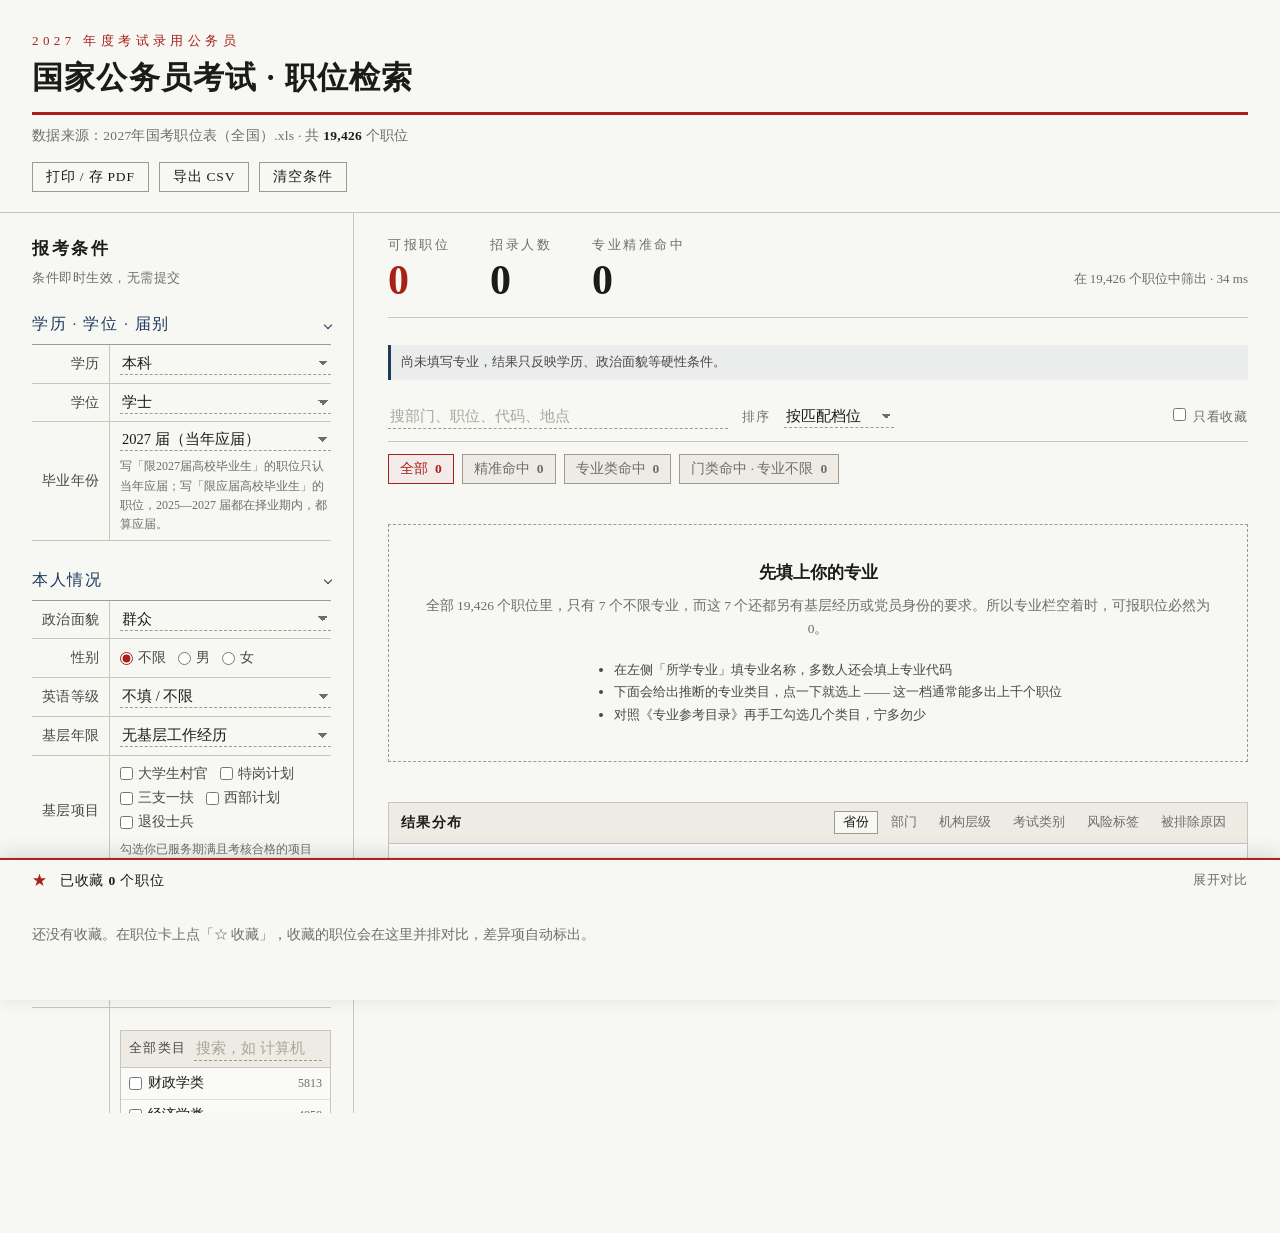
==== index.html @ 034514a1 "初始化：国考职位筛选工具 把 2027 年国考职位表（全国 19,426 个职位）做成一个离线静态页：填一遍报考条件， 职位表实时缩到能报的那一批，并逐个职位给出匹配依据——命中的专业原文会高亮出来" ====
<!DOCTYPE html>
<html lang="zh-CN">
<head>
<meta charset="utf-8">
<meta name="viewport" content="width=device-width, initial-scale=1">
<title>国考选岗器 · 2027年度职位检索</title>
<meta name="description" content="按自己的报考条件筛选 2027 年国考职位，逐条给出匹配依据。全程离线运行。">
<link rel="stylesheet" href="styles.css">
</head>
<body>

<!-- 载入遮罩：先在 HTML 里，数据脚本后注入，保证用户先看到它而不是白屏 -->
<div class="loading" id="loading" role="status" aria-live="polite">
  <p class="loading__title">正在调取职位表</p>
  <div class="loading__bar"></div>
  <p class="loading__hint" id="loading-hint">解压 19,426 个职位 …</p>
</div>

<header class="masthead">
  <div class="masthead__inner">
    <p class="masthead__eyebrow">2027 年度考试录用公务员</p>
    <h1 class="masthead__title">国家公务员考试 · 职位检索</h1>
    <div class="masthead__rule"></div>
    <p class="masthead__meta" id="masthead-meta">数据来源：2027年国考职位表（全国）</p>
    <div class="masthead__actions">
      <button class="btn" id="btn-print" type="button">打印 / 存 PDF</button>
      <button class="btn" id="btn-csv" type="button">导出 CSV</button>
      <button class="btn" id="btn-reset" type="button">清空条件</button>
    </div>
  </div>
</header>

<div class="shell">

  <!-- ================= 左侧：报考条件申报表 ================= -->
  <aside class="rail" aria-label="报考条件">
    <h2 class="declaration__title">报考条件</h2>
    <p class="declaration__sub">条件即时生效，无需提交</p>

    <!-- 学历学位 -->
    <details class="group" open>
      <summary class="group__head">学历 · 学位 · 届别</summary>
      <div class="row">
        <label class="row__label" for="f-level">学历</label>
        <div class="row__control">
          <select id="f-level">
            <option value="大专">大专</option>
            <option value="本科" selected>本科</option>
            <option value="硕士">硕士研究生</option>
            <option value="博士">博士研究生</option>
          </select>
        </div>
      </div>
      <div class="row">
        <label class="row__label" for="f-degree">学位</label>
        <div class="row__control">
          <select id="f-degree">
            <option value="无">无学位</option>
            <option value="学士" selected>学士</option>
            <option value="硕士">硕士</option>
            <option value="博士">博士</option>
          </select>
        </div>
      </div>
      <div class="row">
        <label class="row__label" for="f-gradyear">毕业年份</label>
        <div class="row__control">
          <select id="f-gradyear"></select>
          <p class="hint" id="f-gradyear-hint"></p>
        </div>
      </div>
    </details>

    <!-- 本人情况：都是关于报考者自己的事实。
         性别和英语等级虽然是从备注文本里提取的，但「我是男是女」「我过了几级英语」
         跟学历、政治面貌是同一类东西，所以摆在这里；它们对应的规则另有开关，
         见下面「备注中的要求」。 -->
    <details class="group" open>
      <summary class="group__head">本人情况</summary>
      <div class="row">
        <label class="row__label" for="f-politics">政治面貌</label>
        <div class="row__control">
          <select id="f-politics">
            <option value="群众" selected>群众</option>
            <option value="共青团员">共青团员</option>
            <option value="中共预备党员">中共预备党员</option>
            <option value="中共党员">中共党员</option>
          </select>
        </div>
      </div>
      <div class="row">
        <span class="row__label">性别</span>
        <div class="row__control">
          <div class="checks" id="f-gender">
            <label class="check"><input type="radio" name="gender" value="不限" checked> 不限</label>
            <label class="check"><input type="radio" name="gender" value="男"> 男</label>
            <label class="check"><input type="radio" name="gender" value="女"> 女</label>
          </div>
        </div>
      </div>
      <div class="row">
        <label class="row__label" for="f-english">英语等级</label>
        <div class="row__control">
          <select id="f-english">
            <option value="" selected>不填 / 不限</option>
            <option value="无">未通过四级</option>
            <option value="四级">已过四级</option>
            <option value="六级">已过六级</option>
          </select>
        </div>
      </div>
      <div class="row">
        <label class="row__label" for="f-years">基层年限</label>
        <div class="row__control">
          <select id="f-years">
            <option value="0" selected>无基层工作经历</option>
            <option value="1">一年</option>
            <option value="2">二年</option>
            <option value="3">三年</option>
            <option value="5">五年以上</option>
          </select>
        </div>
      </div>
      <div class="row">
        <span class="row__label">基层项目</span>
        <div class="row__control">
          <div class="checks" id="f-services"></div>
          <p class="hint">勾选你已服务期满且考核合格的项目</p>
        </div>
      </div>
    </details>

    <!-- 专业：本工具的核心 -->
    <details class="group" open>
      <summary class="group__head">所学专业</summary>
      <div class="row">
        <label class="row__label" for="f-major">专业名称</label>
        <div class="row__control">
          <input type="text" id="f-major" placeholder="如 数据科学与大数据技术" autocomplete="off">
        </div>
      </div>
      <div class="row">
        <label class="row__label" for="f-codes">专业代码</label>
        <div class="row__control">
          <input type="text" id="f-codes" placeholder="如 080910T，可留空" autocomplete="off">
          <p class="hint" id="f-major-sugg"></p>
        </div>
      </div>
      <div class="row">
        <span class="row__label">专业类目</span>
        <div class="row__control">
          <div class="chips" id="f-lei-chips"></div>
          <div class="leipicker">
            <div class="leipicker__head">
              <span class="leipicker__title">全部类目</span>
              <input type="search" class="leipicker__search" id="f-lei-search" placeholder="搜索，如 计算机" autocomplete="off">
            </div>
            <div class="leipicker__list" id="f-lei-list"></div>
          </div>
          <p class="hint">按《专业参考目录》勾选你专业所属的类目。留空则只按名称与代码匹配。</p>
        </div>
      </div>
    </details>

    <!-- 备注类规则与附加条件 -->
    <details class="group">
      <summary class="group__head">备注中的要求</summary>
      <div class="row">
        <span class="row__label">规则</span>
        <div class="row__control">
          <div class="checks">
            <label class="check"><input type="checkbox" id="f-rule-fresh" checked> 按应届身份排除</label>
            <label class="check"><input type="checkbox" id="f-rule-gender" checked> 按性别排除</label>
            <label class="check"><input type="checkbox" id="f-rule-english" checked> 按英语排除</label>
          </div>
          <p class="hint">这三条要从备注的中文里读出来，可能有误。取消勾选即只提示、不排除。</p>
        </div>
      </div>
      <div class="row">
        <span class="row__label">附加条件</span>
        <div class="row__control">
          <div class="checks" id="f-exclude"></div>
          <p class="hint">这些是岗位自带的负担或限制，跟你的资格无关。勾选即整个排除。</p>
        </div>
      </div>
    </details>

    <!-- 意向 -->
    <details class="group">
      <summary class="group__head">意向岗位</summary>
      <div class="row">
        <span class="row__label">工作省份</span>
        <div class="row__control">
          <div class="chips" id="f-prov-chips"></div>
          <div class="leipicker">
            <div class="leipicker__head">
              <span class="leipicker__title">省份</span>
              <input type="search" class="leipicker__search" id="f-prov-search" placeholder="搜索" autocomplete="off">
            </div>
            <div class="leipicker__list" id="f-prov-list"></div>
          </div>
        </div>
      </div>
      <div class="row">
        <span class="row__label">机构层级</span>
        <div class="row__control"><div class="checks" id="f-levels"></div></div>
      </div>
      <div class="row">
        <span class="row__label">考试类别</span>
        <div class="row__control"><div class="checks" id="f-exams"></div></div>
      </div>
      <div class="row">
        <span class="row__label">职位属性</span>
        <div class="row__control"><div class="checks" id="f-attrs"></div></div>
      </div>
      <div class="row">
        <span class="row__label">招录类别</span>
        <div class="row__control"><div class="checks" id="f-categories"></div></div>
      </div>
      <div class="row">
        <label class="row__label" for="f-headcount">招考人数</label>
        <div class="row__control">
          <select id="f-headcount">
            <option value="0" selected>不限</option>
            <option value="2">2 人及以上</option>
            <option value="3">3 人及以上</option>
            <option value="5">5 人及以上</option>
            <option value="10">10 人及以上</option>
          </select>
        </div>
      </div>
      <div class="row">
        <label class="row__label" for="f-ratio">面试比例</label>
        <div class="row__control">
          <select id="f-ratio">
            <option value="" selected>不限</option>
          </select>
          <p class="hint">比例越小，进面名额相对越多</p>
        </div>
      </div>
    </details>

    <p class="hint" style="margin-top:18px">
      条件自动保存在本机浏览器，下次打开仍在。所有匹配都可能与招录机关的解释有出入，
      结果仅供筛选参考。
    </p>
  </aside>

  <!-- ================= 右侧：结果 ================= -->
  <main class="results" id="results">

    <section class="tally" aria-label="筛选结果概览">
      <div class="tally__item">
        <span class="tally__label">可报职位</span>
        <span class="tally__value tally__value--accent" id="tally-count">—</span>
      </div>
      <div class="tally__item">
        <span class="tally__label">招录人数</span>
        <span class="tally__value" id="tally-people">—</span>
      </div>
      <div class="tally__item">
        <span class="tally__label">专业精准命中</span>
        <span class="tally__value" id="tally-exact">—</span>
      </div>
      <p class="tally__aside" id="tally-aside"></p>
    </section>

    <div class="notices" id="notices"></div>

    <div class="toolbar">
      <input type="search" class="toolbar__search" id="f-search"
             placeholder="搜部门、职位、代码、地点" autocomplete="off">
      <label class="toolbar__label" for="f-sort">排序</label>
      <select id="f-sort" style="width:auto;min-width:110px">
        <option value="tier" selected>按匹配档位</option>
        <option value="headcount">按招考人数</option>
        <option value="dept">按部门名称</option>
        <option value="place">按工作地点</option>
      </select>
      <span class="toolbar__spacer"></span>
      <label class="toolbar__label"><input type="checkbox" id="f-onlysaved"> 只看收藏</label>
    </div>

    <nav class="tiers" id="tiers" aria-label="匹配档位筛选"></nav>

    <div id="groups"></div>

    <section class="dist" id="dist" hidden>
      <div class="dist__head">
        <span class="dist__title">结果分布</span>
        <div class="dist__tabs" id="dist-tabs"></div>
      </div>
      <div class="dist__body" id="dist-body"></div>
    </section>
  </main>
</div>

<!-- ================= 收藏抽屉 ================= -->
<div class="drawer" id="drawer">
  <div class="drawer__bar" id="drawer-bar" role="button" tabindex="0" aria-expanded="false">
    <span class="drawer__star">★</span>
    <span>已收藏 <span class="drawer__count" id="drawer-count">0</span> 个职位</span>
    <span class="drawer__toggle" id="drawer-toggle">展开对比</span>
  </div>
  <div class="drawer__body" id="drawer-body"></div>
</div>

<p class="sr-only" id="live" aria-live="polite"></p>

<script src="match.js"></script>
<script src="app.js"></script>
</body>
</html>
---- styles.css ----
/* ==========================================================================
   国考选岗器 —— 「朱批·印章公报」
   取材自公务员考试的公文语言：宋体标题、仿宋正文、印泥朱砂、表格格线。
   零圆角、无渐变、无纸纹贴图；全页只留一枚印章做花活。
   ========================================================================== */

/* --------------------------------------------------------------------------
   1. 设计令牌
   -------------------------------------------------------------------------- */
:root {
  /* 色板 */
  --paper:        #F7F7F4;   /* 公文纸：冷调纸白，刻意避开暖奶油色 */
  --paper-sink:   #EDEBE4;   /* 宣纸影：表头底、斑马纹 */
  --ink:          #1C1B19;   /* 墨 */
  --ink-soft:     #4A4844;   /* 淡墨：次要正文 */
  --ink-faint:    #6B6F6A;   /* 灰绿：辅助信息 */
  --cinnabar:     #A8201A;   /* 朱砂：印泥色，全页唯一强调色 */
  --cinnabar-dim: #C7503F;   /* 朱砂淡：次要强调 */
  --indigo:       #1E3A5C;   /* 靛青：蓝黑墨水，表头与链接 */
  --rule:         #C9C6BC;   /* 格线 */
  --rule-strong:  #9E9A8E;   /* 重格线 */

  /* 字体：标题用宋，正文用仿宋 —— 公文的正文就是仿宋 */
  --serif: "STZhongsong", "华文中宋", "Source Han Serif SC", "Noto Serif SC",
           "SimSun", "宋体", "Songti SC", serif;
  --fangsong: "FangSong", "仿宋", "FangSong_GB2312", "STFangsong",
              "KaiTi", "楷体", "Kaiti SC", serif;
  --numerals: "Times New Roman", "Georgia", serif;
  --mono: "Consolas", "Menlo", "DejaVu Sans Mono", monospace;

  /* 尺寸 */
  --rail-width: 322px;
  --gap: 16px;

  --shadow-card: 0 1px 0 rgba(28, 27, 25, .06);
  --shadow-lift: 0 3px 14px rgba(28, 27, 25, .10);
}

* { box-sizing: border-box; }

html, body {
  margin: 0;
  padding: 0;
}

body {
  background: var(--paper);
  color: var(--ink);
  font-family: var(--fangsong);
  font-size: 15px;
  line-height: 1.7;
  -webkit-font-smoothing: antialiased;
  text-rendering: optimizeLegibility;
}

/* 数字统一等宽对齐，职位代码、招考人数才不会跳 */
.num, .tally__value, .card__code, .meta-value--num {
  font-family: var(--numerals);
  font-variant-numeric: tabular-nums;
}

a { color: var(--indigo); text-decoration: none; border-bottom: 1px solid rgba(30, 58, 92, .3); }
a:hover { border-bottom-color: var(--indigo); }

:focus-visible {
  outline: 2px solid var(--cinnabar);
  outline-offset: 2px;
}

/* --------------------------------------------------------------------------
   2. 载入
   -------------------------------------------------------------------------- */
.loading {
  position: fixed;
  inset: 0;
  z-index: 100;
  display: flex;
  flex-direction: column;
  align-items: center;
  justify-content: center;
  gap: 18px;
  background: var(--paper);
}
.loading[hidden] { display: none; }
.loading__title {
  font-family: var(--serif);
  font-size: 22px;
  letter-spacing: .1em;
  color: var(--ink);
}
.loading__hint {
  font-size: 14px;
  color: var(--ink-faint);
  letter-spacing: .08em;
}
.loading__bar {
  width: 220px;
  height: 2px;
  background: var(--rule);
  overflow: hidden;
}
.loading__bar::after {
  content: "";
  display: block;
  width: 40%;
  height: 100%;
  background: var(--cinnabar);
  animation: sweep 1.1s ease-in-out infinite;
}
@keyframes sweep {
  0%   { transform: translateX(-100%); }
  100% { transform: translateX(350%); }
}

/* --------------------------------------------------------------------------
   3. 红头
   -------------------------------------------------------------------------- */
.masthead {
  border-bottom: 1px solid var(--rule);
  background: var(--paper);
}
.masthead__inner {
  max-width: 1560px;
  margin: 0 auto;
  padding: 30px 32px 20px;
}
.masthead__eyebrow {
  margin: 0 0 6px;
  font-size: 13px;
  letter-spacing: .34em;
  color: var(--cinnabar);
}
.masthead__title {
  margin: 0;
  font-family: var(--serif);
  font-size: 31px;
  font-weight: 700;
  letter-spacing: .04em;
  line-height: 1.3;
}
/* 公文标题下的双线 */
.masthead__rule {
  margin: 14px 0 10px;
  border-top: 2px solid var(--cinnabar);
  border-bottom: 1px solid var(--cinnabar);
  height: 3px;
  transform-origin: left center;
  animation: rule-in .5s cubic-bezier(.2, .8, .3, 1) both;
}
@keyframes rule-in {
  from { transform: scaleX(0); opacity: 0; }
  to   { transform: scaleX(1); opacity: 1; }
}
.masthead__meta {
  margin: 0;
  font-size: 13.5px;
  color: var(--ink-faint);
  letter-spacing: .02em;
}
.masthead__meta b {
  font-family: var(--numerals);
  font-weight: 700;
  color: var(--ink);
}
.masthead__actions { margin-top: 14px; display: flex; gap: 10px; flex-wrap: wrap; }

/* --------------------------------------------------------------------------
   4. 骨架
   -------------------------------------------------------------------------- */
.shell {
  max-width: 1560px;
  margin: 0 auto;
  padding: 0 32px 120px;
  display: grid;
  grid-template-columns: var(--rail-width) minmax(0, 1fr);
  gap: 34px;
  align-items: start;
}
.rail {
  position: sticky;
  top: 0;
  max-height: 100vh;
  overflow-y: auto;
  padding: 22px 0 40px;
  border-right: 1px solid var(--rule);
  padding-right: 22px;
  scrollbar-width: thin;
}
.results { padding: 22px 0 0; min-width: 0; }

/* --------------------------------------------------------------------------
   5. 侧栏：报考条件（做成申报表的格子）
   -------------------------------------------------------------------------- */
.declaration__title {
  margin: 0 0 4px;
  font-family: var(--serif);
  font-size: 17px;
  font-weight: 700;
  letter-spacing: .16em;
}
.declaration__sub {
  margin: 0 0 16px;
  font-size: 12.5px;
  color: var(--ink-faint);
  letter-spacing: .04em;
}
.group { margin-bottom: 20px; }
/* 分组用 <details>：默认收起的组让侧栏不至于一屏铺满。
   标题是这一分部的名字，要比它管的字段显眼一档：字段是 14 / 14.5px，
   这里 15.5px。字距用 .1em——汉字本身就是全宽字身，字距再加码会虚胖，
   光学字号涨得比实际字号快，之前 .22em 就把 12.5px 撑得比 14px 正文还宽。
   压在 17px 的主标题「报考条件」之下，靠宋体加粗（主标题）和仿宋常规（这里）区分。 */
.group__head {
  display: flex;
  align-items: center;
  gap: 6px;
  margin: 0;
  padding: 6px 0;
  font-size: 15.5px;
  letter-spacing: .1em;
  color: var(--indigo);
  border-bottom: 1px solid var(--rule-strong);
  cursor: pointer;
  list-style: none;
  user-select: none;
}
.group__head::-webkit-details-marker { display: none; }
.group__head:hover { color: var(--cinnabar); }
/* 收起时 ▸，展开时 ▾ —— 和常见的手风琴一致。
   border-right + border-bottom 的直角旋转 45° 朝下，旋转 -45° 朝右。 */
.group__head::after {
  content: "";
  margin-left: auto;
  width: 5px; height: 5px;
  border-right: 1.5px solid currentColor;
  border-bottom: 1.5px solid currentColor;
  transform: rotate(-45deg);
  transition: transform .16s ease;
}
details[open] > .group__head::after { transform: rotate(45deg); }

/* 标签右对齐 + 格线分栏，像真的条件申报表 */
.row {
  display: grid;
  grid-template-columns: 78px minmax(0, 1fr);
  border-bottom: 1px solid var(--rule);
}
.row__label {
  padding: 7px 9px 7px 0;
  text-align: right;
  font-size: 14px;
  color: var(--ink-soft);
  border-right: 1px solid var(--rule);
  letter-spacing: .04em;
  align-self: stretch;
  display: flex;
  align-items: center;
  justify-content: flex-end;
}
.row__control { padding: 6px 0 6px 10px; align-self: stretch; display: flex; flex-direction: column; justify-content: center; }

select, input[type="text"], input[type="search"], textarea {
  width: 100%;
  font-family: var(--fangsong);
  font-size: 14.5px;
  color: var(--ink);
  background: transparent;
  border: none;
  border-bottom: 1px dashed var(--rule-strong);
  border-radius: 0;
  padding: 3px 2px;
  appearance: none;
}
select {
  background-image: linear-gradient(45deg, transparent 50%, var(--ink-faint) 50%),
                    linear-gradient(135deg, var(--ink-faint) 50%, transparent 50%);
  background-position: right 8px center, right 3px center;
  background-size: 5px 5px, 5px 5px;
  background-repeat: no-repeat;
  padding-right: 20px;
  cursor: pointer;
}
select:hover, input:hover { border-bottom-color: var(--cinnabar-dim); }
select:focus, input:focus {
  outline: none;
  border-bottom: 1px solid var(--cinnabar);
}
input::placeholder { color: #A9A69C; }

/* 复选组 */
.checks { display: flex; flex-wrap: wrap; gap: 4px 12px; padding: 2px 0; }
.check {
  display: inline-flex;
  align-items: center;
  gap: 5px;
  font-size: 13.5px;
  color: var(--ink-soft);
  cursor: pointer;
  user-select: none;
  line-height: 1.5;
}
.check input { accent-color: var(--cinnabar); width: 13px; height: 13px; margin: 0; cursor: pointer; }
.check:hover { color: var(--ink); }

.hint {
  margin: 6px 0 0;
  font-size: 12px;
  color: var(--ink-faint);
  line-height: 1.6;
}

/* 类目选择器 */
.leipicker { margin-top: 8px; border: 1px solid var(--rule); background: rgba(255,255,255,.4); }
.leipicker__head {
  display: flex; align-items: center; gap: 8px;
  padding: 6px 8px; border-bottom: 1px solid var(--rule);
  background: var(--paper-sink);
}
.leipicker__title { font-size: 12.5px; letter-spacing: .1em; color: var(--ink-soft); white-space: nowrap; }
.leipicker__search { flex: 1; min-width: 60px; }
.leipicker__list { max-height: 226px; overflow-y: auto; scrollbar-width: thin; }
.leipicker__empty { padding: 12px 8px; font-size: 12.5px; color: var(--ink-faint); }
.leipicker__toggle {
  width: 100%; text-align: left; background: none; border: none; cursor: pointer;
  font-family: var(--fangsong); font-size: 13px; color: var(--indigo);
  padding: 7px 0; letter-spacing: .04em;
}
.leipicker__toggle:hover { color: var(--cinnabar); }

.lei {
  display: flex; align-items: center; gap: 6px;
  padding: 4px 8px; cursor: pointer; font-size: 13.5px;
  border-bottom: 1px solid rgba(201, 198, 188, .5);
}
.lei:hover { background: rgba(168, 32, 26, .05); }
.lei input { accent-color: var(--cinnabar); width: 13px; height: 13px; margin: 0; cursor: pointer; flex: none; }
.lei__name { flex: 1; min-width: 0; overflow: hidden; text-overflow: ellipsis; white-space: nowrap; }
.lei__count { font-family: var(--numerals); font-size: 12px; color: var(--ink-faint); flex: none; }
.lei--picked { background: rgba(168, 32, 26, .07); }
.lei--picked .lei__name { color: var(--cinnabar); font-weight: 700; }

/* 已选类目 */
.chips { display: flex; flex-wrap: wrap; gap: 5px; margin-top: 8px; }
.chip {
  display: inline-flex; align-items: center; gap: 4px;
  font-size: 12.5px; padding: 1px 4px 1px 7px;
  border: 1px solid var(--cinnabar); color: var(--cinnabar);
  background: rgba(168, 32, 26, .06);
}
.chip button {
  border: none; background: none; cursor: pointer; color: var(--cinnabar);
  font-size: 14px; line-height: 1; padding: 0 2px;
}
.chip button:hover { color: var(--ink); }

/* 由专业名/代码推断出的类目，点了就加上 */
.chipbtn {
  font-family: var(--fangsong);
  font-size: 12.5px;
  padding: 1px 7px;
  cursor: pointer;
  border: 1px dashed var(--cinnabar);
  background: rgba(168, 32, 26, .05);
  color: var(--cinnabar);
  border-radius: 0;
}
.chipbtn:hover { background: var(--cinnabar); color: #fff; border-style: solid; }

/* --------------------------------------------------------------------------
   6. 结果抬头
   -------------------------------------------------------------------------- */
.tally {
  display: flex;
  align-items: flex-end;
  gap: 40px;
  flex-wrap: wrap;
  padding-bottom: 14px;
  border-bottom: 1px solid var(--rule);
}
.tally__item { display: flex; flex-direction: column; }
.tally__label {
  font-size: 12.5px;
  letter-spacing: .2em;
  color: var(--ink-faint);
}
.tally__value {
  font-family: var(--serif);
  font-size: 42px;
  font-weight: 700;
  line-height: 1.1;
  letter-spacing: .01em;
}
.tally__value--accent { color: var(--cinnabar); }
.tally__aside { margin-left: auto; text-align: right; font-size: 13px; color: var(--ink-faint); }

/* 规则提示条 */
.notices { margin: 14px 0 0; display: flex; flex-direction: column; gap: 6px; }
.notice {
  display: flex; align-items: flex-start; gap: 8px;
  font-size: 13px; line-height: 1.6;
  padding: 7px 10px;
  border-left: 3px solid var(--cinnabar-dim);
  background: rgba(168, 32, 26, .045);
  color: var(--ink-soft);
}
.notice--info { border-left-color: var(--indigo); background: rgba(30, 58, 92, .05); }
.notice button {
  margin-left: auto; flex: none; font-family: var(--fangsong); font-size: 12.5px;
  background: none; border: none; border-bottom: 1px solid currentColor;
  color: var(--indigo); cursor: pointer; padding: 0;
}

/* 工具条 */
.toolbar {
  display: flex; align-items: center; gap: 14px; flex-wrap: wrap;
  padding: 12px 0; border-bottom: 1px solid var(--rule);
  position: sticky; top: 0; z-index: 20;
  background: var(--paper);
}
.toolbar__search { flex: 1 1 200px; min-width: 160px; max-width: 340px; }
.toolbar__label { font-size: 13px; color: var(--ink-faint); letter-spacing: .06em; }
.toolbar__spacer { margin-left: auto; }
.btn {
  font-family: var(--fangsong); font-size: 13.5px; letter-spacing: .06em;
  padding: 5px 13px; cursor: pointer;
  background: transparent; color: var(--ink);
  border: 1px solid var(--rule-strong); border-radius: 0;
}
.btn:hover { border-color: var(--cinnabar); color: var(--cinnabar); }
.btn--primary { background: var(--cinnabar); border-color: var(--cinnabar); color: #fff; }
.btn--primary:hover { background: #8E1A15; border-color: #8E1A15; color: #fff; }
.btn:disabled { opacity: .4; cursor: not-allowed; }
.btn:disabled:hover { border-color: var(--rule-strong); color: var(--ink); }

/* 档位汇总条 */
.tiers { display: flex; flex-wrap: wrap; gap: 8px; padding: 12px 0 0; }
.tier-pill {
  display: inline-flex; align-items: baseline; gap: 7px;
  padding: 5px 11px; cursor: pointer;
  border: 1px solid var(--rule-strong); background: transparent;
  font-family: var(--fangsong); font-size: 13.5px; color: var(--ink-soft);
}
.tier-pill:hover { border-color: var(--cinnabar-dim); }
.tier-pill--on { border-color: var(--cinnabar); color: var(--cinnabar); background: rgba(168,32,26,.05); }
.tier-pill__count { font-family: var(--numerals); font-weight: 700; }
.tier-pill--off { background: var(--paper-sink); color: var(--ink-faint); }

/* --------------------------------------------------------------------------
   7. 档位分组与职位卡
   -------------------------------------------------------------------------- */
.group-head {
  display: flex; align-items: baseline; gap: 12px;
  margin: 30px 0 12px;
  padding-bottom: 7px;
  border-bottom: 2px solid var(--rule-strong);
}
.group-head__title {
  font-family: var(--serif); font-size: 18px; font-weight: 700; letter-spacing: .06em;
  margin: 0;
}
.group-head__count { font-family: var(--numerals); font-size: 15px; color: var(--ink-faint); }
.group-head__desc { font-size: 12.5px; color: var(--ink-faint); margin-left: auto; text-align: right; }

.cards {
  display: grid;
  grid-template-columns: repeat(auto-fill, minmax(370px, 1fr));
  gap: var(--gap);
}

.card {
  position: relative;
  border: 1px solid var(--rule-strong);
  background: #FFFEFB;
  padding: 14px 15px 12px;
  display: flex;
  flex-direction: column;
  gap: 9px;
  box-shadow: var(--shadow-card);
  transition: box-shadow .16s ease, border-color .16s ease;
}
.card:hover { box-shadow: var(--shadow-lift); border-color: var(--ink-faint); }
.card--saved { border-color: var(--cinnabar); }

.card__top { display: flex; align-items: flex-start; gap: 10px; }
.card__ident { min-width: 0; flex: 1; }
.card__dept {
  font-family: var(--serif);
  font-size: 16.5px;
  font-weight: 700;
  line-height: 1.4;
  letter-spacing: .01em;
  word-break: break-word;
}
.card__post { font-size: 13.5px; color: var(--ink-soft); margin-top: 1px; }
.card__code {
  font-family: var(--numerals);
  font-size: 13.5px;
  letter-spacing: .09em;
  color: var(--indigo);
  margin-top: 3px;
  display: inline-flex; align-items: center; gap: 6px;
}
.card__copy {
  border: none; background: none; cursor: pointer; padding: 0 2px;
  color: var(--ink-faint); font-size: 12px; font-family: var(--fangsong);
  border-bottom: 1px solid transparent;
}
.card__copy:hover { color: var(--cinnabar); border-bottom-color: var(--cinnabar); }

/* 条件小网格 */
.card__grid {
  display: grid;
  grid-template-columns: auto 1fr auto 1fr;
  gap: 3px 8px;
  font-size: 13.5px;
  padding: 9px 0;
  border-top: 1px solid var(--rule);
  border-bottom: 1px solid var(--rule);
}
.card__grid dt { color: var(--ink-faint); white-space: nowrap; }
.card__grid dd { margin: 0; color: var(--ink); min-width: 0; word-break: break-word; }
.card__grid dd.wide { grid-column: span 3; }

/* 专业原文与命中依据 */
.card__major { font-size: 13px; line-height: 1.65; }
.card__major-label {
  display: block; font-size: 12px; letter-spacing: .14em;
  color: var(--ink-faint); margin-bottom: 3px;
}
/* 不截断：专业栏原文是匹配的证据，最长也就 120 字 */
.card__major-text {
  font-family: var(--fangsong);
  color: var(--ink-soft);
  word-break: break-word;
}
mark {
  background: rgba(168, 32, 26, .12);
  color: var(--cinnabar);
  font-weight: 700;
  padding: 0 1px;
}
.card__why {
  margin-top: 5px;
  font-size: 12.5px;
  color: var(--cinnabar);
  display: flex; align-items: flex-start; gap: 5px;
}
.card__why::before { content: "▸"; flex: none; }

.card__foot { display: flex; align-items: center; gap: 8px; flex-wrap: wrap; margin-top: auto; }
.card__more {
  border: none; background: none; cursor: pointer; padding: 0;
  font-family: var(--fangsong); font-size: 12.5px; color: var(--indigo);
  border-bottom: 1px solid rgba(30,58,92,.3);
}
.card__more:hover { color: var(--cinnabar); border-bottom-color: var(--cinnabar); }
.card__save {
  margin-left: auto; border: 1px solid var(--rule-strong); background: none; cursor: pointer;
  font-family: var(--fangsong); font-size: 12.5px; padding: 3px 9px; color: var(--ink-soft);
}
.card__save:hover { border-color: var(--cinnabar); color: var(--cinnabar); }
.card__save--on { background: var(--cinnabar); border-color: var(--cinnabar); color: #fff; }

/* 备注全文 */
.card__remark {
  margin-top: 8px; padding: 8px 9px;
  background: var(--paper-sink);
  border-left: 2px solid var(--rule-strong);
  font-size: 12.5px; line-height: 1.7; color: var(--ink-soft);
  word-break: break-word;
  white-space: pre-wrap;
}
.card__remark[hidden] { display: none; }
.card__remark-title { display: block; color: var(--ink-faint); letter-spacing: .12em; margin-bottom: 3px; }

/* 风险标签 */
.tags { display: flex; flex-wrap: wrap; gap: 5px; }
.tag {
  font-size: 12px; line-height: 1.5;
  padding: 0 5px;
  border: 1px solid var(--rule-strong);
  color: var(--ink-soft);
  white-space: nowrap;
}
.tag--hard { border-color: var(--cinnabar); color: var(--cinnabar); background: rgba(168,32,26,.05); }
.tag--warn { border-color: var(--cinnabar-dim); color: var(--cinnabar-dim); }

/* --------------------------------------------------------------------------
   8. 印章戳 —— 全页唯一的"花活"，它编码匹配等级
   -------------------------------------------------------------------------- */
.seal {
  flex: none;
  width: 50px; height: 50px;
  display: grid;
  place-items: center;
  border: 2.5px solid var(--cinnabar);
  color: var(--cinnabar);
  font-family: var(--serif);
  font-weight: 700;
  font-size: 16px;
  line-height: 1.05;
  letter-spacing: .02em;
  text-align: center;
  padding: 3px;
  transform: rotate(-3deg);
  mix-blend-mode: multiply;
  opacity: .93;
  animation: stamp .34s cubic-bezier(.2, 1.5, .5, 1) both;
}
.seal span { display: block; }
.seal--idle { animation: none; }
/* 门类命中是待确认的，用虚线框区分 */
.seal--dashed { border-style: dashed; border-width: 2px; }
@keyframes stamp {
  from { transform: scale(1.7) rotate(-10deg); opacity: 0; }
  to   { transform: scale(1) rotate(-3deg); opacity: .93; }
}

/* --------------------------------------------------------------------------
   9. 统计分布
   -------------------------------------------------------------------------- */
.dist { margin: 22px 0 0; border: 1px solid var(--rule); background: rgba(255,255,255,.45); }
.dist__head {
  display: flex; align-items: center; gap: 12px;
  padding: 8px 12px; border-bottom: 1px solid var(--rule); background: var(--paper-sink);
}
.dist__title { font-family: var(--serif); font-size: 14px; font-weight: 700; letter-spacing: .1em; }
.dist__tabs { display: flex; gap: 4px; margin-left: auto; }
.dist__tab {
  border: 1px solid transparent; background: none; cursor: pointer;
  font-family: var(--fangsong); font-size: 12.5px; padding: 2px 8px; color: var(--ink-faint);
}
.dist__tab:hover { color: var(--cinnabar); }
.dist__tab--on { border-color: var(--rule-strong); background: var(--paper); color: var(--ink); }
.dist__body { padding: 12px; display: flex; flex-direction: column; gap: 5px; }
.dist__row { display: grid; grid-template-columns: 118px minmax(0,1fr) 58px; align-items: center; gap: 10px; font-size: 13px; }
.dist__name { color: var(--ink-soft); overflow: hidden; text-overflow: ellipsis; white-space: nowrap; }
.dist__bar { height: 11px; background: var(--paper-sink); position: relative; }
.dist__bar span { display: block; height: 100%; background: var(--indigo); opacity: .78; }
.dist__row:first-child .dist__bar span { background: var(--cinnabar); opacity: .85; }
.dist__count { text-align: right; font-family: var(--numerals); font-size: 12.5px; color: var(--ink-faint); }

/* --------------------------------------------------------------------------
   10. 收藏抽屉与对比
   -------------------------------------------------------------------------- */
.drawer {
  position: fixed; left: 0; right: 0; bottom: 0; z-index: 40;
  background: var(--paper);
  border-top: 2px solid var(--cinnabar);
  box-shadow: 0 -4px 20px rgba(28,27,25,.12);
  transform: translateY(calc(100% - 42px));
  transition: transform .24s cubic-bezier(.3,.9,.3,1);
  max-height: 78vh;
  display: flex; flex-direction: column;
}
.drawer--open { transform: translateY(0); }
.drawer__bar {
  display: flex; align-items: center; gap: 12px;
  padding: 0 32px; height: 42px; flex: none; cursor: pointer;
  font-size: 13.5px; letter-spacing: .06em;
}
.drawer__bar:hover { color: var(--cinnabar); }
.drawer__star { color: var(--cinnabar); font-size: 15px; }
.drawer__count { font-family: var(--numerals); font-weight: 700; }
.drawer__toggle { margin-left: auto; font-size: 12.5px; color: var(--ink-faint); }
.drawer__body { overflow: auto; padding: 0 32px 22px; }
.drawer__empty { font-size: 13.5px; color: var(--ink-faint); padding: 8px 0 18px; }
.compare { border-collapse: collapse; width: 100%; font-size: 13px; }
.compare th, .compare td {
  border: 1px solid var(--rule);
  padding: 7px 9px;
  text-align: left;
  vertical-align: top;
  line-height: 1.6;
}
.compare thead th {
  background: var(--paper-sink);
  font-family: var(--serif); font-weight: 700; font-size: 13.5px;
  position: sticky; top: 0;
}
.compare th.rowhead {
  width: 92px; background: var(--paper-sink);
  color: var(--ink-faint); font-weight: 400; white-space: nowrap;
}
.compare td.diff { background: rgba(168,32,26,.06); }
.compare__remove {
  border: none; background: none; cursor: pointer; color: var(--ink-faint);
  font-family: var(--fangsong); font-size: 12px; padding: 0; margin-left: 6px;
}
.compare__remove:hover { color: var(--cinnabar); }

/* --------------------------------------------------------------------------
   11. 空态
   -------------------------------------------------------------------------- */
.empty {
  margin: 40px 0; padding: 34px 26px;
  border: 1px dashed var(--rule-strong);
  text-align: center;
}
.empty__title { font-family: var(--serif); font-size: 17px; font-weight: 700; margin: 0 0 8px; }
.empty__text { font-size: 13.5px; color: var(--ink-faint); margin: 0 0 4px; }
.empty__list { text-align: left; display: inline-block; margin: 14px 0 0; font-size: 13px; color: var(--ink-soft); }

/* --------------------------------------------------------------------------
   12. 打印
   -------------------------------------------------------------------------- */
@media print {
  :root { --rail-width: 0; }
  body { background: #fff; font-size: 11pt; }
  .rail, .toolbar, .drawer, .loading, .masthead__actions,
  .card__save, .card__more, .card__copy,
  .tiers, .dist__tabs, .notice button { display: none !important; }
  .shell { display: block; padding: 0; max-width: none; }
  .masthead__inner { padding: 0 0 10px; }
  .masthead__title { font-size: 20pt; }
  .tally { gap: 26px; padding-bottom: 8px; }
  .tally__value { font-size: 18pt; }
  /* 条形是背景色，打印默认不开「背景图形」就整条消失；
     换成纯文字排名，名次和数字一定打得出来 */
  .dist__bar { display: none; }
  .dist__row { grid-template-columns: 1fr auto; }
  .cards { display: block; }
  .card {
    break-inside: avoid;
    page-break-inside: avoid;
    margin-bottom: 10px;
    border: 1px solid #999;
    box-shadow: none;
  }
  .card__major-text { max-height: none; }
  .seal { animation: none; }
  .group-head { break-after: avoid; }
  a { border: none; color: inherit; }
}

/* --------------------------------------------------------------------------
   13. 窄屏
   -------------------------------------------------------------------------- */
@media (max-width: 1080px) {
  .shell { grid-template-columns: 1fr; gap: 0; padding: 0 20px 120px; }
  .rail {
    position: static; max-height: none; overflow: visible;
    border-right: none; border-bottom: 1px solid var(--rule);
    padding-right: 0; padding-bottom: 18px;
  }
  .masthead__inner { padding: 22px 20px 16px; }
  .masthead__title { font-size: 25px; }
  .drawer__bar, .drawer__body { padding-left: 20px; padding-right: 20px; }
}
@media (max-width: 640px) {
  .cards { grid-template-columns: 1fr; }
  .tally { gap: 24px; }
  .tally__value { font-size: 34px; }
  .tally__aside { margin-left: 0; text-align: left; }
  .card__grid { grid-template-columns: auto 1fr; }
  .dist__row { grid-template-columns: 92px minmax(0,1fr) 46px; }
}

/* --------------------------------------------------------------------------
   14. 动效开关
   -------------------------------------------------------------------------- */
@media (prefers-reduced-motion: reduce) {
  *, *::before, *::after {
    animation-duration: .001ms !important;
    animation-iteration-count: 1 !important;
    transition-duration: .001ms !important;
  }
  .seal { animation: none; opacity: .93; transform: rotate(-3deg); }
  .masthead__rule { animation: none; }
}

/* 屏幕阅读器专用 */
.sr-only {
  position: absolute; width: 1px; height: 1px; padding: 0; margin: -1px;
  overflow: hidden; clip: rect(0,0,0,0); white-space: nowrap; border: 0;
}
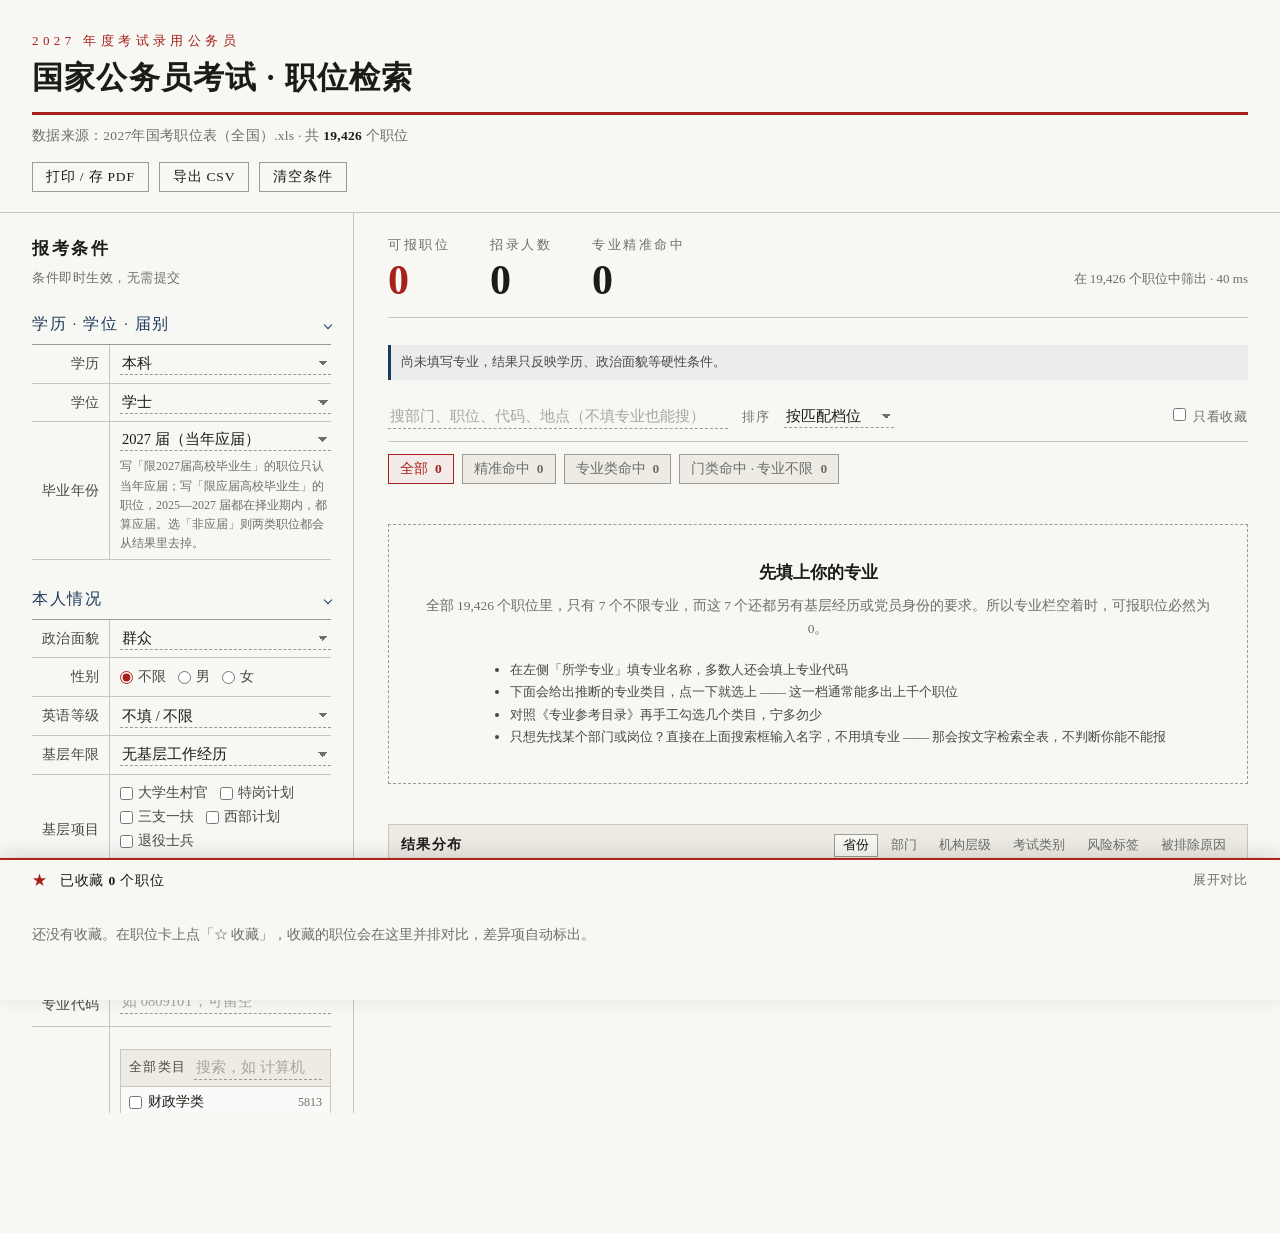
==== commit 14d96edb: "职位卡显示部门代码与职位代码；专业栏空着时可按名称检索全表 - 卡片标题下竖排两个代码，各带独立「复制」：职位代码全表只有 7,178 个不同值，   会跨部门复用，单看它认不出是哪一行 - 部门" ====
--- a/index.html
+++ b/index.html
@@ -251,14 +251,14 @@
 
     <section class="tally" aria-label="筛选结果概览">
       <div class="tally__item">
-        <span class="tally__label">可报职位</span>
+        <span class="tally__label" id="tally-label-count">可报职位</span>
         <span class="tally__value tally__value--accent" id="tally-count">—</span>
       </div>
       <div class="tally__item">
         <span class="tally__label">招录人数</span>
         <span class="tally__value" id="tally-people">—</span>
       </div>
-      <div class="tally__item">
+      <div class="tally__item" id="tally-exact-item">
         <span class="tally__label">专业精准命中</span>
         <span class="tally__value" id="tally-exact">—</span>
       </div>
@@ -269,7 +269,7 @@
 
     <div class="toolbar">
       <input type="search" class="toolbar__search" id="f-search"
-             placeholder="搜部门、职位、代码、地点" autocomplete="off">
+             placeholder="搜部门、职位、代码、地点（不填专业也能搜）" autocomplete="off">
       <label class="toolbar__label" for="f-sort">排序</label>
       <select id="f-sort" style="width:auto;min-width:110px">
         <option value="tier" selected>按匹配档位</option>
--- a/styles.css
+++ b/styles.css
@@ -54,7 +54,7 @@
 }
 
 /* 数字统一等宽对齐，职位代码、招考人数才不会跳 */
-.num, .tally__value, .card__code, .meta-value--num {
+.num, .tally__value, .card__code-value, .meta-value--num {
   font-family: var(--numerals);
   font-variant-numeric: tabular-nums;
 }
@@ -66,6 +66,14 @@
   outline: 2px solid var(--cinnabar);
   outline-offset: 2px;
 }
+
+/* 元素上的 hidden 属性，只有浏览器默认样式表里的 `[hidden] { display: none }` 撑着。
+   作者样式表里任何一条带 display 的类选择器都能把它盖掉（作者样式优先于默认样式，
+   不比权重），于是 JS 里 row.hidden = true 设了个寂寞——属性在，元素照旧显示。
+   类目选择器的搜索框就是这么哑掉的：182 个类目里 179 个的 hidden 已经置位，
+   屏幕上却一个也没藏住。这类漏子在本文件里已经踩过三次（.loading / .card__remark / .lei），
+   所以不再逐处打补丁，改在重置区一刀兜住。 */
+[hidden] { display: none !important; }
 
 /* --------------------------------------------------------------------------
    2. 载入
@@ -81,7 +89,6 @@
   gap: 18px;
   background: var(--paper);
 }
-.loading[hidden] { display: none; }
 .loading__title {
   font-family: var(--serif);
   font-size: 22px;
@@ -444,6 +451,8 @@
 .tier-pill--on { border-color: var(--cinnabar); color: var(--cinnabar); background: rgba(168,32,26,.05); }
 .tier-pill__count { font-family: var(--numerals); font-weight: 700; }
 .tier-pill--off { background: var(--paper-sink); color: var(--ink-faint); }
+/* 检索模式下档位药丸换成一句说明，跟药丸同一行排 */
+.tier-note { align-self: center; font-size: 12.5px; color: var(--ink-faint); }
 
 /* --------------------------------------------------------------------------
    7. 档位分组与职位卡
@@ -492,13 +501,32 @@
   word-break: break-word;
 }
 .card__post { font-size: 13.5px; color: var(--ink-soft); margin-top: 1px; }
+/* 部门代码 + 职位代码，竖排两行、各带一个「复制」，因为报名填表时是分两栏填的。
+   职位代码全表只有 7,178 个不同值、会跨部门复用，单看它认不出是哪一行，
+   所以两个都摆出来，部门代码在上（与导出 CSV 的列序一致）。
+   两个标签都是四个汉字，竖排后数字自然对齐成一列。
+   汉字标签用仿宋、不加字距；只有数字本身跑等宽字体。 */
 .card__code {
-  font-family: var(--numerals);
+  margin-top: 4px;
+  /* 两行代码是这个头的收尾，下面紧跟的分隔线属于条件网格。
+     行高和负外边距一起把「最后一行文字 → 横线」的空档从 13.5px 收到 9px 左右，
+     和标题、职位那几行 1–4px 的节奏接得上；不收的话中间像挖了个洞。 */
+  margin-bottom: -4px;
+  line-height: 1.5;
+  display: flex; flex-direction: column; align-items: flex-start;
+  gap: 1px;
+}
+.card__code-item { display: inline-flex; align-items: baseline; gap: 5px; }
+.card__code-label {
+  font-family: var(--fangsong);
+  font-size: 11.5px;
+  letter-spacing: .06em;
+  color: var(--ink-faint);
+}
+.card__code-value {
   font-size: 13.5px;
   letter-spacing: .09em;
   color: var(--indigo);
-  margin-top: 3px;
-  display: inline-flex; align-items: center; gap: 6px;
 }
 .card__copy {
   border: none; background: none; cursor: pointer; padding: 0 2px;
@@ -570,7 +598,6 @@
   word-break: break-word;
   white-space: pre-wrap;
 }
-.card__remark[hidden] { display: none; }
 .card__remark-title { display: block; color: var(--ink-faint); letter-spacing: .12em; margin-bottom: 3px; }
 
 /* 风险标签 */
@@ -611,6 +638,8 @@
 .seal--idle { animation: none; }
 /* 门类命中是待确认的，用虚线框区分 */
 .seal--dashed { border-style: dashed; border-width: 2px; }
+/* 「检索」不是匹配判断，换成靛青，跟朱砂的「你够得着」分开 */
+.seal--search { border-color: var(--indigo); color: var(--indigo); }
 @keyframes stamp {
   from { transform: scale(1.7) rotate(-10deg); opacity: 0; }
   to   { transform: scale(1) rotate(-3deg); opacity: .93; }
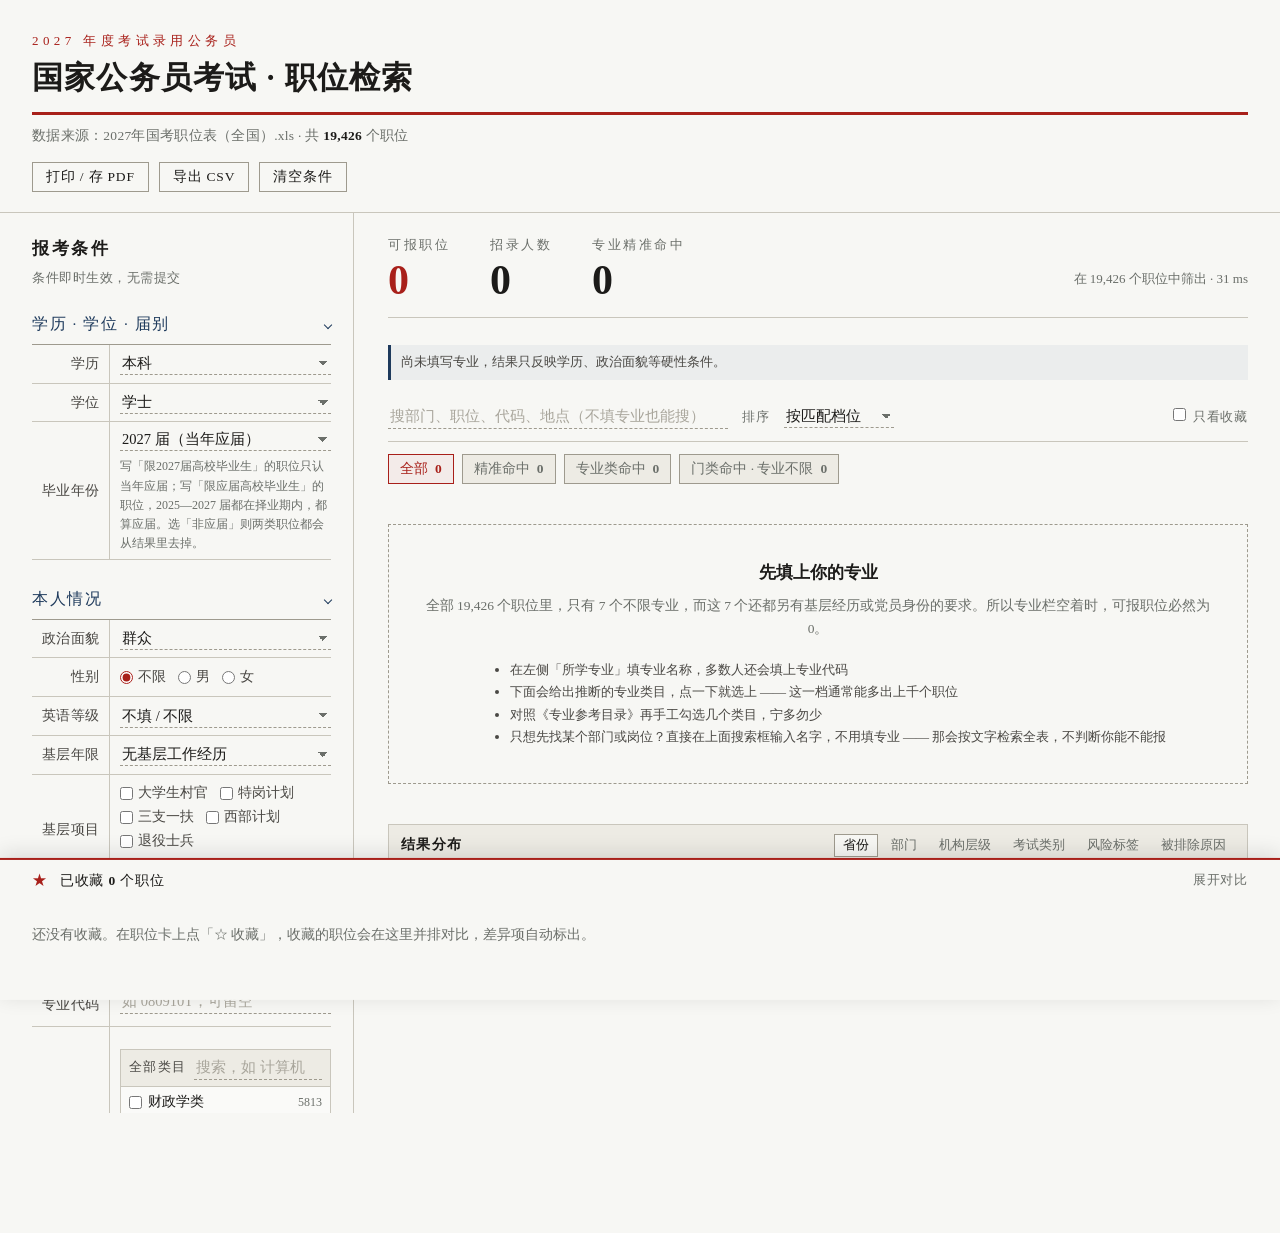
==== commit bf7c280f: "附加条件新增「只看限2027届」：只留备注明确限当年应届的职位" ====
--- a/index.html
+++ b/index.html
@@ -181,6 +181,10 @@
         <div class="row__control">
           <div class="checks" id="f-exclude"></div>
           <p class="hint">这些是岗位自带的负担或限制，跟你的资格无关。勾选即整个排除。</p>
+          <div class="checks checks--only">
+            <label class="check"><input type="checkbox" id="f-only-cohort"> 只看限 <span class="js-cohort-year">2027</span> 届</label>
+          </div>
+          <p class="hint">这一条相反，是收窄：只留备注明确写「<span class="js-cohort-year">2027</span>届高校毕业生」的职位。写「限应届高校毕业生」的按指南含择业期，不算；不限应往届的更不算。</p>
         </div>
       </div>
     </details>
--- a/styles.css
+++ b/styles.css
@@ -308,6 +308,13 @@
 }
 .check input { accent-color: var(--cinnabar); width: 13px; height: 13px; margin: 0; cursor: pointer; }
 .check:hover { color: var(--ink); }
+
+/* 附加条件里唯一一条「收窄」而不是「排除」的开关，用虚线隔开，免得跟上面四条混淆 */
+.checks--only {
+  margin-top: 8px;
+  padding-top: 9px;
+  border-top: 1px dashed var(--rule);
+}
 
 .hint {
   margin: 6px 0 0;
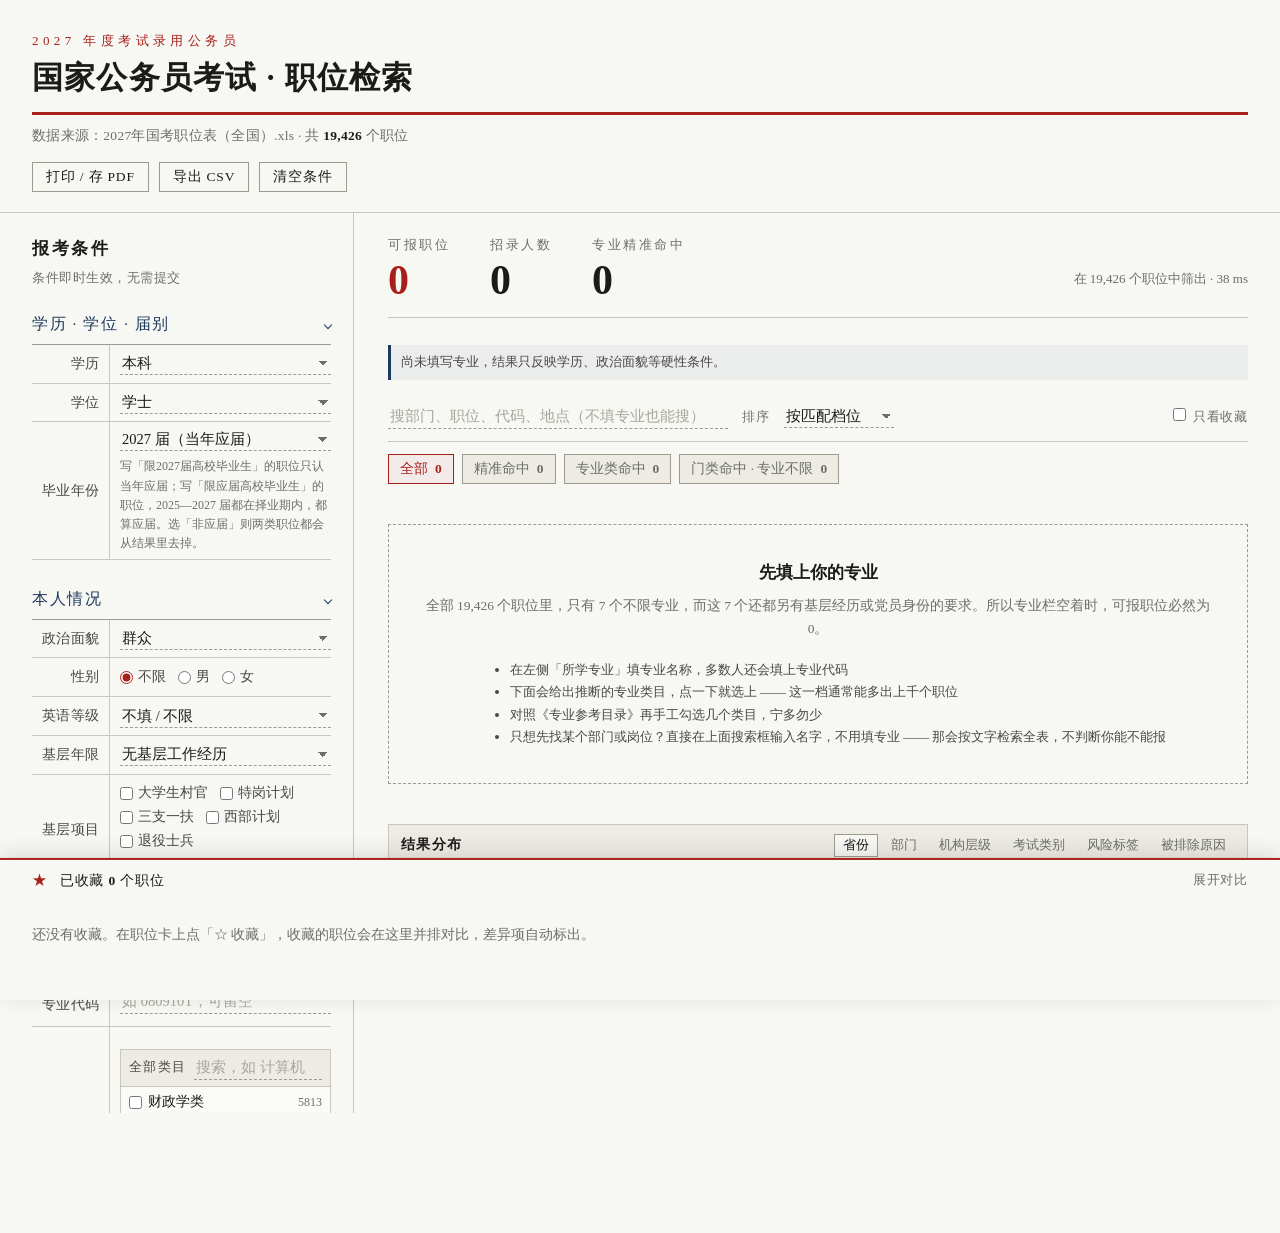
==== commit 583a9894: "补认「限2027年应届高校毕业生」为当年届，精简只看限届的说明" ====
--- a/index.html
+++ b/index.html
@@ -184,7 +184,7 @@
           <div class="checks checks--only">
             <label class="check"><input type="checkbox" id="f-only-cohort"> 只看限 <span class="js-cohort-year">2027</span> 届</label>
           </div>
-          <p class="hint">这一条相反，是收窄：只留备注明确写「<span class="js-cohort-year">2027</span>届高校毕业生」的职位。写「限应届高校毕业生」的按指南含择业期，不算；不限应往届的更不算。</p>
+          <p class="hint">只留明确限当年应届的职位，择业期内的不算。</p>
         </div>
       </div>
     </details>
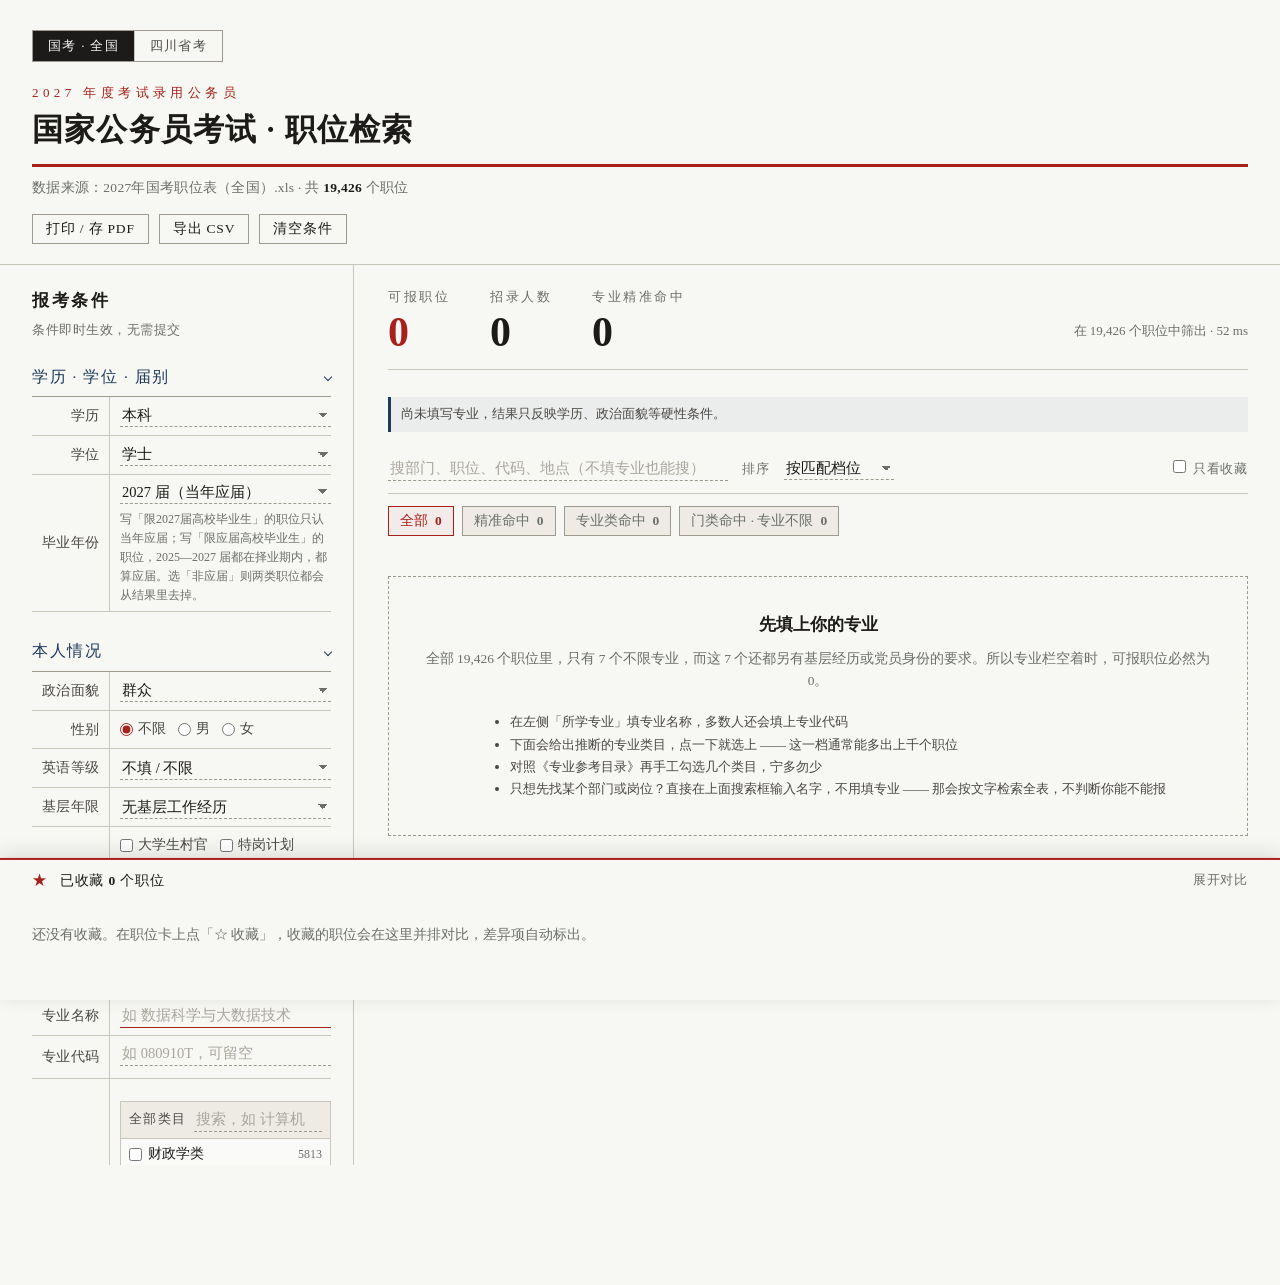
==== commit c5211ae6: "新增四川省考选岗器：默认列出全部 4,001 个职位 - sc.html 与 index.html 顶部互相切换，国考页行为不变 - 63 个 sheet 合并为 4,001 个职位 / 8,881 " ====
--- a/index.html
+++ b/index.html
@@ -18,6 +18,10 @@
 
 <header class="masthead">
   <div class="masthead__inner">
+    <nav class="examswitch" aria-label="考试类型">
+      <a class="examswitch__item examswitch__item--on" href="index.html" aria-current="page">国考 · 全国</a>
+      <a class="examswitch__item" href="sc.html">四川省考</a>
+    </nav>
     <p class="masthead__eyebrow">2027 年度考试录用公务员</p>
     <h1 class="masthead__title">国家公务员考试 · 职位检索</h1>
     <div class="masthead__rule"></div>
--- a/styles.css
+++ b/styles.css
@@ -170,6 +170,28 @@
   color: var(--ink);
 }
 .masthead__actions { margin-top: 14px; display: flex; gap: 10px; flex-wrap: wrap; }
+
+/* 考试类型切换：国考 / 四川省考。做成一对公文标签，
+   选中的一枚用墨色实底，未选中的留白 —— 不再动朱砂，朱砂留给印章与计数。 */
+.examswitch {
+  display: inline-flex;
+  margin: 0 0 20px;
+  border: 1px solid var(--rule-strong);
+}
+.examswitch__item {
+  padding: 4px 15px;
+  font-size: 13px;
+  letter-spacing: .1em;
+  color: var(--ink-soft);
+  border: 0;
+  border-right: 1px solid var(--rule);
+  background: transparent;
+  white-space: nowrap;
+}
+.examswitch__item:last-child { border-right: 0; }
+.examswitch__item:hover { color: var(--cinnabar); background: rgba(168, 32, 26, .06); }
+.examswitch__item--on { background: var(--ink); color: var(--paper); }
+.examswitch__item--on:hover { background: var(--ink); color: var(--paper); }
 
 /* --------------------------------------------------------------------------
    4. 骨架
@@ -743,7 +765,7 @@
 @media print {
   :root { --rail-width: 0; }
   body { background: #fff; font-size: 11pt; }
-  .rail, .toolbar, .drawer, .loading, .masthead__actions,
+  .rail, .toolbar, .drawer, .loading, .examswitch, .masthead__actions,
   .card__save, .card__more, .card__copy,
   .tiers, .dist__tabs, .notice button { display: none !important; }
   .shell { display: block; padding: 0; max-width: none; }
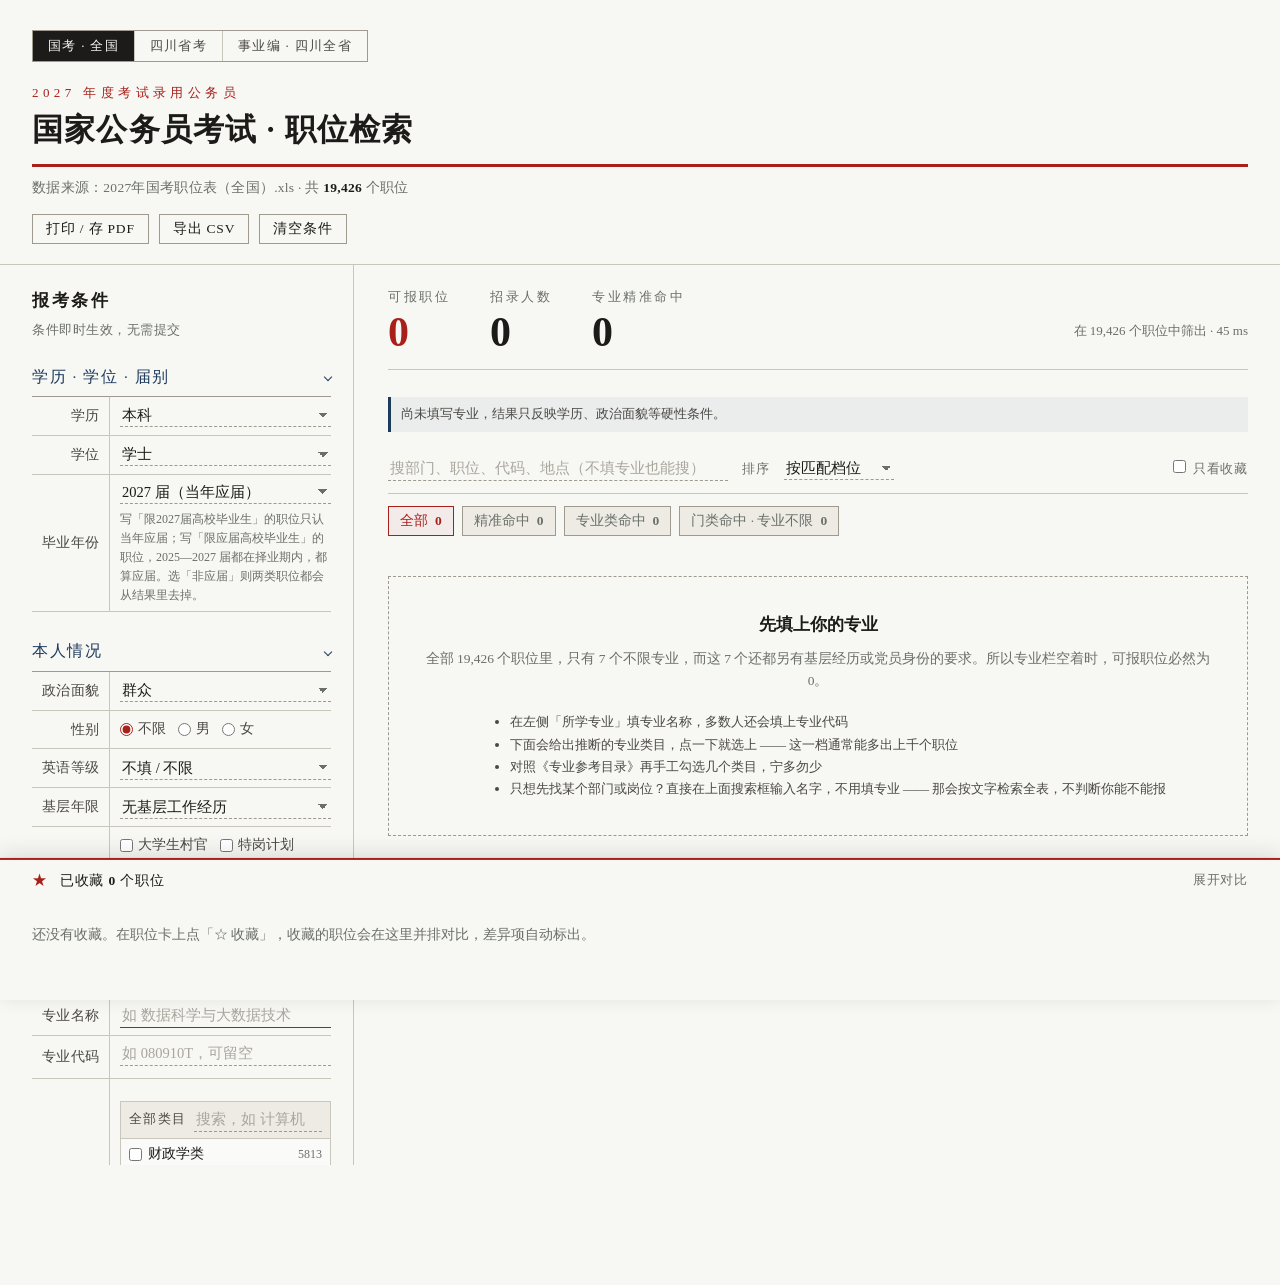
==== commit 92b7f3c9: "事业编选岗器：换成四川全省汇总表，7,821 个岗位 - 22 个 sheet（省直属 + 21 市州）合并为 7,821 个岗位 / 10,878 人 - 选择页改成四川全省 + 22 个市州，共 " ====
--- a/index.html
+++ b/index.html
@@ -21,6 +21,7 @@
     <nav class="examswitch" aria-label="考试类型">
       <a class="examswitch__item examswitch__item--on" href="index.html" aria-current="page">国考 · 全国</a>
       <a class="examswitch__item" href="sc.html">四川省考</a>
+      <a class="examswitch__item" href="sy.html">事业编 · 四川全省</a>
     </nav>
     <p class="masthead__eyebrow">2027 年度考试录用公务员</p>
     <h1 class="masthead__title">国家公务员考试 · 职位检索</h1>
